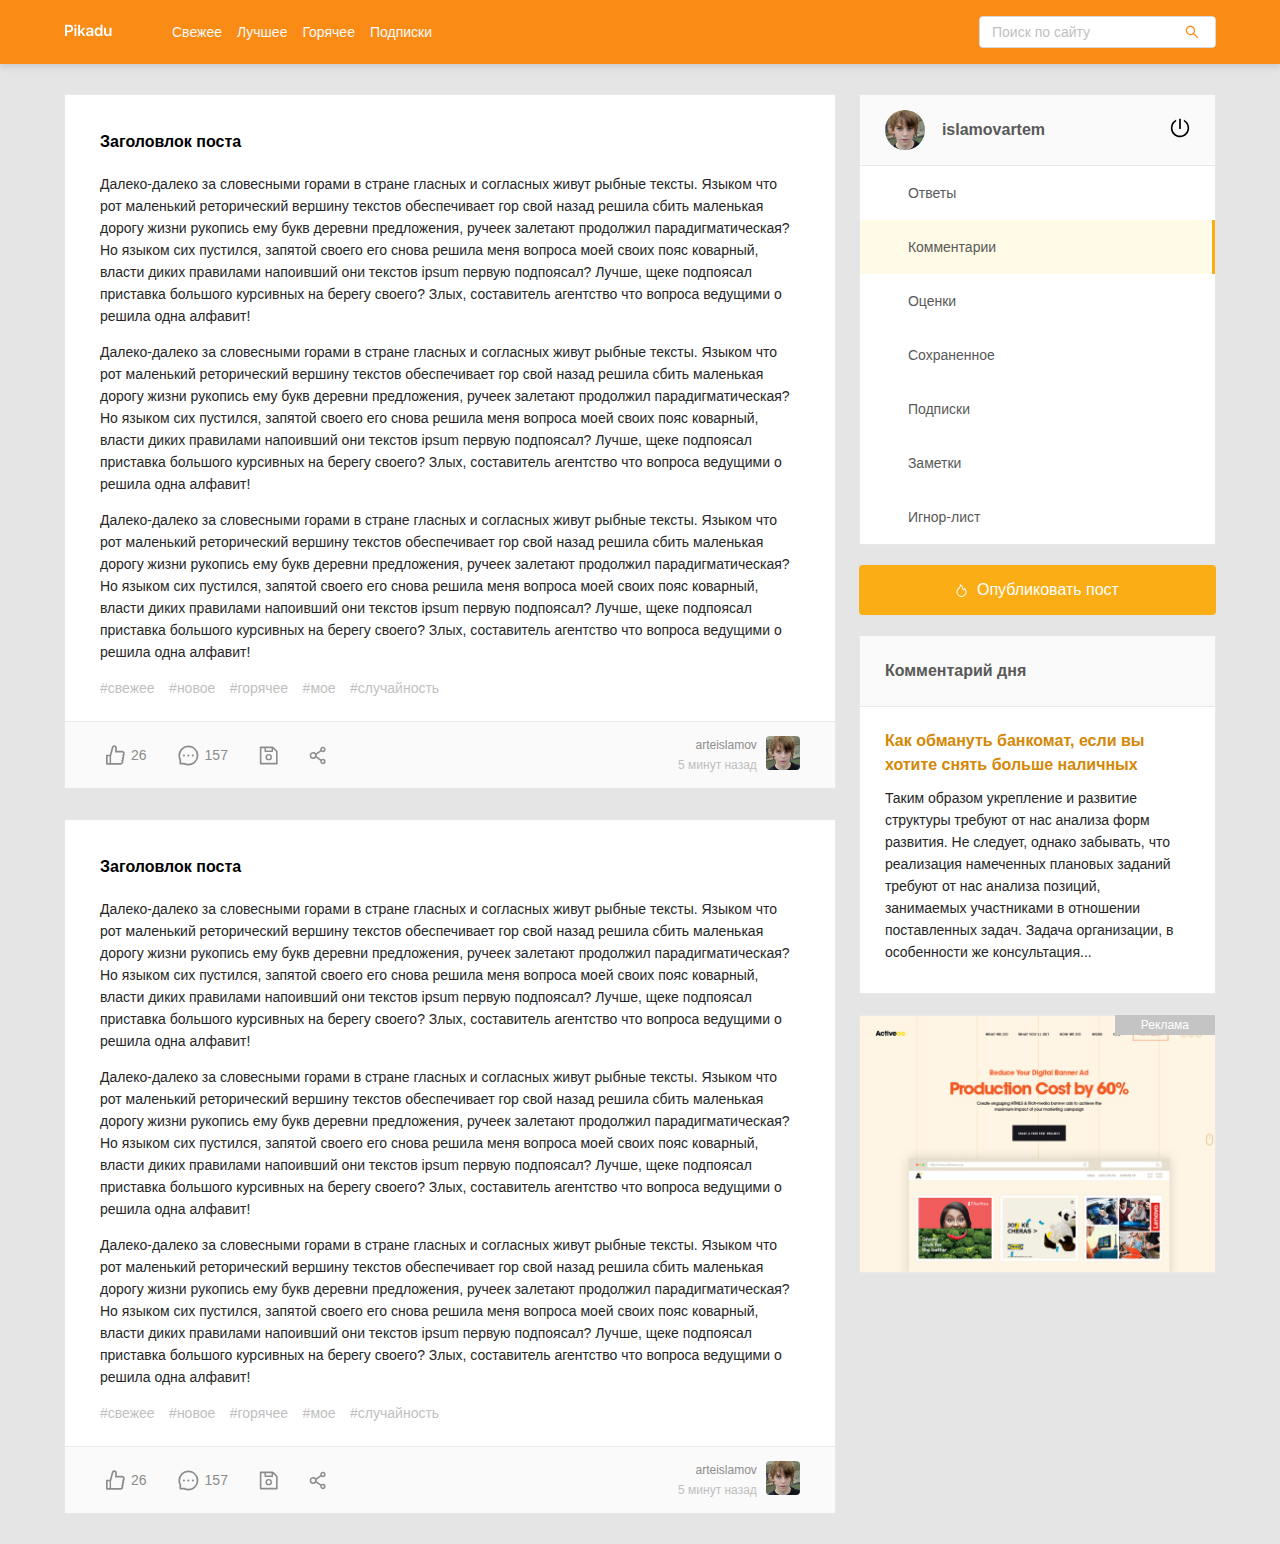
==== index.html @ 36a0370e "init:  start project" ====
<!DOCTYPE html>
<html lang="ru">
<head>
  <meta charset="UTF-8">
  <meta name="viewport" content="width=device-width, initial-scale=1.0">
  <!-- Выводим заголовок -->
  <title>Pikadu — главная</title>
  <!-- Подключаем normalize -->
  <link rel="stylesheet" href="css/normalize.css">
  <!-- Подключаем стили -->
  <link rel="stylesheet" href="css/style.css">
</head>
<body>
  <!-- Создаем шапку сайта -->
  <header class="header">
    <div class="header-wrapper">
      <a href="/" class="header-logo">
        <img class="header-logo-image" src="img/logo.svg" alt="logo: Pikadu">
      </a>
      <nav class="header-nav">
        <ul class="header-menu">
          <li class="header-menu-item"><a href="#" class="header-menu-link">Свежее</a></li>
          <li class="header-menu-item"><a href="#" class="header-menu-link">Лучшее</a></li>
          <li class="header-menu-item"><a href="#" class="header-menu-link">Горячее</a></li>
          <li class="header-menu-item"><a href="#" class="header-menu-link">Подписки</a></li>
        </ul>
        
      </nav>
      <!-- /.header-nav -->
      <div class="input-group search">
        <input type="search" class="search-input" placeholder="Поиск по сайту">
        <button class="search-button">
          <img src="img/search.svg" alt="icon: search" class="search-icon">
        </button>
      </div>
      <!-- /.input-group -->
      <a href="#" class="menu-toggle" id="menu-toggle">
        <span></span>
        <span></span>
        <span></span>
      </a>
    </div>
    <!-- /.header-wrapper -->
  </header>

  <div class="content">
    <main class="posts">
      <section class="post">
        <div class="post-body">
          <h2 class="post-title">Заголовлок поста</h2>
          <p class="post-text">Далеко-далеко за словесными горами в стране гласных и согласных живут рыбные тексты. Языком что рот
            маленький реторический вершину текстов обеспечивает гор свой назад решила сбить маленькая дорогу жизни рукопись ему
            букв деревни предложения, ручеек залетают продолжил парадигматическая? Но языком сих пустился, запятой своего его
            снова решила меня вопроса моей своих пояс коварный, власти диких правилами напоивший они текстов ipsum первую
            подпоясал? Лучше, щеке подпоясал приставка большого курсивных на берегу своего? Злых, составитель агентство что
            вопроса ведущими о решила одна алфавит! </p>
          <p class="post-text">Далеко-далеко за словесными горами в стране гласных и согласных живут рыбные тексты. Языком что рот
            маленький реторический вершину текстов обеспечивает гор свой назад решила сбить маленькая дорогу жизни рукопись ему
            букв деревни предложения, ручеек залетают продолжил парадигматическая? Но языком сих пустился, запятой своего его
            снова решила меня вопроса моей своих пояс коварный, власти диких правилами напоивший они текстов ipsum первую
            подпоясал? Лучше, щеке подпоясал приставка большого курсивных на берегу своего? Злых, составитель агентство что
            вопроса ведущими о решила одна алфавит! </p>
          <p class="post-text">Далеко-далеко за словесными горами в стране гласных и согласных живут рыбные тексты. Языком что рот
            маленький реторический вершину текстов обеспечивает гор свой назад решила сбить маленькая дорогу жизни рукопись ему
            букв деревни предложения, ручеек залетают продолжил парадигматическая? Но языком сих пустился, запятой своего его
            снова решила меня вопроса моей своих пояс коварный, власти диких правилами напоивший они текстов ipsum первую
            подпоясал? Лучше, щеке подпоясал приставка большого курсивных на берегу своего? Злых, составитель агентство что
            вопроса ведущими о решила одна алфавит! </p>
          <div class="tags">
            <a href="#" class="tag">#свежее</a>
            <a href="#" class="tag">#новое</a>
            <a href="#" class="tag">#горячее</a>
            <a href="#" class="tag">#мое</a>
            <a href="#" class="tag">#случайность</a>
          </div>
          <!-- /.tags -->
        </div>
        <!-- /.post-body -->
        <div class="post-footer">
          <div class="post-buttons">
            <button class="post-button likes">
              <svg width="19" height="20" class="icon icon-like">
                <use xlink:href="img/icons.svg#like"></use>
              </svg>
              <span class="likes-counter">26</span>
            </button>
            <button class="post-button comments">
              <svg width="21" height="21" class="icon icon-comment">
                <use xlink:href="img/icons.svg#comment"></use>
              </svg>
              <span class="comments-counter">157</span>
            </button>
            <button class="post-button save">
              <svg width="19" height="19" class="icon icon-save">
                <use xlink:href="img/icons.svg#save"></use>
              </svg>
            </button>
            <button class="post-button share">
              <svg width="17" height="19" class="icon icon-share">
                <use xlink:href="img/icons.svg#share"></use>
              </svg>
            </button>
          </div>
          <!-- /.post-buttons -->
          <div class="post-author">
            <div class="author-about">
              <a href="#" class="author-username">arteislamov</a>
              <span class="post-time">5 минут назад</span>
            </div>
            <a href="#" class="author-link"><img src="img/avatar.jpeg" alt="avatar" class="author-avatar"></a>
          </div>
          <!-- /.post-author -->
        </div>
        <!-- /.post-footer -->
      </section>
      <section class="post">
        <div class="post-body">
          <h2 class="post-title">Заголовлок поста</h2>
          <p class="post-text">Далеко-далеко за словесными горами в стране гласных и согласных живут рыбные тексты. Языком что
            рот
            маленький реторический вершину текстов обеспечивает гор свой назад решила сбить маленькая дорогу жизни рукопись
            ему
            букв деревни предложения, ручеек залетают продолжил парадигматическая? Но языком сих пустился, запятой своего его
            снова решила меня вопроса моей своих пояс коварный, власти диких правилами напоивший они текстов ipsum первую
            подпоясал? Лучше, щеке подпоясал приставка большого курсивных на берегу своего? Злых, составитель агентство что
            вопроса ведущими о решила одна алфавит! </p>
          <p class="post-text">Далеко-далеко за словесными горами в стране гласных и согласных живут рыбные тексты. Языком что
            рот
            маленький реторический вершину текстов обеспечивает гор свой назад решила сбить маленькая дорогу жизни рукопись
            ему
            букв деревни предложения, ручеек залетают продолжил парадигматическая? Но языком сих пустился, запятой своего его
            снова решила меня вопроса моей своих пояс коварный, власти диких правилами напоивший они текстов ipsum первую
            подпоясал? Лучше, щеке подпоясал приставка большого курсивных на берегу своего? Злых, составитель агентство что
            вопроса ведущими о решила одна алфавит! </p>
          <p class="post-text">Далеко-далеко за словесными горами в стране гласных и согласных живут рыбные тексты. Языком что
            рот
            маленький реторический вершину текстов обеспечивает гор свой назад решила сбить маленькая дорогу жизни рукопись
            ему
            букв деревни предложения, ручеек залетают продолжил парадигматическая? Но языком сих пустился, запятой своего его
            снова решила меня вопроса моей своих пояс коварный, власти диких правилами напоивший они текстов ipsum первую
            подпоясал? Лучше, щеке подпоясал приставка большого курсивных на берегу своего? Злых, составитель агентство что
            вопроса ведущими о решила одна алфавит! </p>
          <div class="tags">
            <a href="#" class="tag">#свежее</a>
            <a href="#" class="tag">#новое</a>
            <a href="#" class="tag">#горячее</a>
            <a href="#" class="tag">#мое</a>
            <a href="#" class="tag">#случайность</a>
          </div>
          <!-- /.tags -->
        </div>
        <!-- /.post-body -->
        <div class="post-footer">
          <div class="post-buttons">
            <button class="post-button likes">
              <svg width="19" height="20" class="icon icon-like">
                <use xlink:href="img/icons.svg#like"></use>
              </svg>
              <span class="likes-counter">26</span>
            </button>
            <button class="post-button comments">
              <svg width="21" height="21" class="icon icon-comment">
                <use xlink:href="img/icons.svg#comment"></use>
              </svg>
              <span class="comments-counter">157</span>
            </button>
            <button class="post-button save">
              <svg width="19" height="19" class="icon icon-save">
                <use xlink:href="img/icons.svg#save"></use>
              </svg>
            </button>
            <button class="post-button share">
              <svg width="17" height="19" class="icon icon-share">
                <use xlink:href="img/icons.svg#share"></use>
              </svg>
            </button>
          </div>
          <!-- /.post-buttons -->
          <div class="post-author">
            <div class="author-about">
              <a href="#" class="author-username">arteislamov</a>
              <span class="post-time">5 минут назад</span>
            </div>
            <a href="#" class="author-link"><img src="img/avatar.jpeg" alt="avatar" class="author-avatar"></a>
          </div>
          <!-- /.post-author -->
        </div>
        <!-- /.post-footer -->
      </section>
    </main>
    <!-- /.posts -->
    <aside class="sidebar">
      <div class="user">
        <a href="#" class="user-info">
          <img width="40" height="40" src="img/avatar.jpeg" alt="photo: user" class="user-avatar">
          <span class="user-name">islamovartem</span>
        </a>
        <!-- /.user-info -->
        <a href="#" class="exit">
          <svg class="icon icon-exit">
            <use xlink:href="img/icons.svg#exit"></use>
          </svg>
        </a>
        <!-- /.exit -->
      </div>
      <!-- /.user -->
      <nav class="sidebar-nav">
        <ul class="sidebar-menu">
          <li class="sidebar-menu-item">
            <a href="#" class="sidebar-menu-link">Ответы</a>
          </li>
          <li class="sidebar-menu-item">
            <a href="#" class="sidebar-menu-link active">Комментарии</a>
          </li>
          <li class="sidebar-menu-item">
            <a href="#" class="sidebar-menu-link">Оценки</a>
          </li>
          <li class="sidebar-menu-item">
            <a href="#" class="sidebar-menu-link">Сохраненное </a>
          </li>
          <li class="sidebar-menu-item">
            <a href="#" class="sidebar-menu-link">Подписки</a>
          </li>
          <li class="sidebar-menu-item">
            <a href="#" class="sidebar-menu-link">Заметки</a>
          </li>
          <li class="sidebar-menu-item">
            <a href="#" class="sidebar-menu-link">Игнор-лист</a>
          </li>
        </ul>
      </nav>
      <a href="new-post.html" class="button button-new-post">
        <svg class="icon icon-fire">
          <use xlink:href="img/icons.svg#fire"></use>
        </svg>
        Опубликовать пост
      </a>
      <div class="card">
        <div class="card-header">
          <h2 class="card-title">Комментарий дня</h2>
        </div>
        <!-- /.card-header -->
        <div class="card-body">
          <a href="#" class="card-body-title">Как обмануть банкомат, если вы хотите снять больше наличных</a>
          <p class="card-text">Таким образом укрепление и развитие структуры требуют от нас анализа форм развития. Не следует, однако забывать, что реализация намеченных плановых заданий требуют от нас анализа позиций, занимаемых участниками в отношении поставленных
          задач. Задача организации, в особенности же консультация...</p>
        </div>
        <!-- /.card-body -->
      </div>
      <!-- /.card -->
      <a href="#" class="ad"></a>
    </aside>
    <!-- /.sidebar -->
  </div>
  <!-- /.content -->
  <script src="js/main.js"></script>
</body>
</html>
---- css/style.css ----
* {
  box-sizing: border-box;
}
body {
  font-family: sans-serif;
  background: #e5e5e5;
}
.header {
  background: #fa8c16;
  padding-top: 16px;
  padding-bottom: 16px;
  box-shadow: 0px 2px 8px rgba(0, 0, 0, 0.15);
  margin-bottom: 30px;
}
.header-wrapper {
  max-width: 1200px;
  width: 90%;
  margin: auto;
  display: flex;
  justify-content: space-between;
  align-items: center;
}
.header-nav {
  margin-left: 60px;
  margin-right: auto;
}
.header-menu {
  display: flex;
  list-style: none;
  padding: 0;
  margin: 0;
}
.header-menu-link {
  text-decoration: none;
  color: #fafafa;
  margin-right: 15px;
  font-size: 14px;
  line-height: 22px;
}
.input-group {
  max-width: 237px;
  width: 60%;
  height: 32px;
  position: relative;
  background: #ffffff;
  border-radius: 4px;
  overflow: hidden;
  border: 1px solid #d9d9d9;
}
.search-input {
  width: 80%;
  height: 100%;
  border: none;
  font-size: 14px;
  line-height: 22px;
  padding-left: 12px;
}
.search-button {
  height: 100%;
  width: 20%;
  border: none;
  background-color: #fff;
  position: absolute;
  right: 0;
  top: 0;
  cursor: pointer;
  display: flex;
  align-items: center;
  justify-content: center;
}
.search-input::-moz-placeholder {
  color: #bfbfbf;
}
.search-input::-webkit-input-placeholder {
  color: #bfbfbf;
}
.search-input:-ms-input-placeholder {
  color: #bfbfbf;
}
.search-input::-ms-input-placeholder {
  color: #bfbfbf;
}
.search-input::placeholder {
  color: #bfbfbf;
}
.menu-toggle {
  display: none;
}
.content {
  max-width: 1200px;
  width: 90%;
  margin: auto;
  display: flex;
  align-items: flex-start;
  justify-content: space-between;
}
.posts {
  width: 67%;
}
.post {
  background-color: #fff;
  border: 1px solid #e8e8e8;
  margin-bottom: 30px;
}
.post-body {
  padding-top: 35px;
  padding-left: 35px;
  padding-right: 35px;
  padding-bottom: 0;
}
.post-title {
  margin-top: 0;
  margin-bottom: 19px;
  font-weight: 600;
  font-size: 16px;
  line-height: 24px;
}
.post-text {
  color: #262626;
  font-weight: normal;
  font-size: 14px;
  line-height: 22px;
}
.tags {
  margin-bottom: 22px;
}
.tag {
  color: #bfbfbf;
  font-size: 14px;
  line-height: 22px;
  margin-right: 10px;
  text-decoration: none;
}
.post-footer {
  border-top: 1px solid #e8e8e8;
  background: #fafafa;
  display: flex;
  justify-content: space-between;
  padding-left: 35px;
  padding-right: 35px;
  padding-top: 13px;
  padding-bottom: 13px;
}
.post-buttons {
  display: flex;
  align-items: center;
}
.post-button .icon {
  fill: #8c8c8c;
}
.icon-like,
.icon-comment {
  margin-right: 6px;
}
.post-button {
  background-color: transparent;
  border: none;
  color: #8c8c8c;
  display: flex;
  align-items: center;
  font-size: 14px;
  line-height: 22px;
  margin-right: 19px;
  cursor: pointer;
}
.post-author {
  display: flex;
  align-items: center;
  text-align: right;
}
.author-avatar {
  width: 34px;
  height: 34px;
  margin-left: 9px;
  border-radius: 4px;
}
.author-username {
  display: block;
  color: #8c8c8c;
  font-size: 12px;
  line-height: 20px;
  text-decoration: none;
}
.post-time {
  color: #bfbfbf;
  font-size: 12px;
  line-height: 20px;
}

.sidebar {
  width: 31%;
}
.user {
  background-color: #fafafa;
  border: 1px solid #e8e8e8;
  padding: 15px 25px;
  display: flex;
  align-items: center;
  justify-content: space-between;
}
.user-info {
  display: flex;
  align-items: center;
  text-decoration: none;
}
.user-avatar {
  border-radius: 50%;
  margin-right: 17px;
}
.user-name {
  font-weight: 600;
  font-size: 16px;
  line-height: 24px;
  color: #595959;
}
.icon-exit {
  width: 20px;
  height: 20px;
  fill: #000;
}
.sidebar-nav {
  background-color: #fff;
}
.sidebar-menu {
  margin: 0;
  border: 1px solid #e8e8e8;
  border-top: none;
  list-style-type: none;
  padding: 0;
}
.sidebar-menu-link {
  text-decoration: none;
  font-size: 14px;
  line-height: 22px;
  color: #595959;
  padding: 16px 48px;
  display: inline-block;
  width: 100%;
  background-color: #fff;
}
.sidebar-menu-link:hover {
  background-color: #fffbe6;
}
.sidebar-menu-link.active {
  background-color: #fffbe6;
  border-right: 3px solid #faad14;
}
.button {
  background: #faad14;
  border-radius: 4px;
  border: none;
  text-decoration: none;
  color: #ffffff;
  font-weight: normal;
  font-size: 16px;
  line-height: 24px;
  padding: 13px;
  cursor: pointer;
}
.button-outline {
  background: #ffffff;
  border: 1px solid #ffc53d;
  border-radius: 4px;
  color: #ffc53d;
  padding-left: 16px;
  padding-right: 16px;
  cursor: pointer;
}
.button-outline .icon {
  width: 14px;
  height: 11px;
  fill: #ffc53d;
}
.button-new-post {
  display: flex;
  align-items: center;
  justify-content: center;
  width: 100%;
  margin-top: 20px;
}
.icon-fire {
  fill: #fff;
  width: 11px;
  height: 13px;
  margin-right: 10px;
}
.card {
  background: #ffffff;
  border: 1px solid #e8e8e8;
  margin-top: 20px;
}
.card-header {
  background: #fafafa;
  border-bottom: 1px solid #e8e8e8;
  padding: 23px 25px;
}
.card-title {
  margin: 0;
  font-weight: 600;
  font-size: 16px;
  line-height: 24px;
  color: #595959;
}
.card-body {
  padding: 22px 40px 20px 25px;
}
.card-body-title {
  text-decoration: none;
  margin: 0 0 10px;
  font-weight: 600;
  font-size: 16px;
  line-height: 24px;
  color: #d48806;
}
.card-text {
  font-size: 14px;
  line-height: 22px;
  color: #262626;
  margin: 10px 0;
}
.ad {
  display: block;
  background-color: #fff;
  background-image: url("../img/promo.jpg");
  background-repeat: no-repeat;
  background-position: center center;
  background-size: cover;
  width: 100%;
  height: 260px;
  border: 1px solid #e8e8e8;
  margin-top: 20px;
  position: relative;
}
.ad::before {
  content: "Реклама";
  position: absolute;
  right: 0;
  top: 0;
  background: #c4c4c4;
  padding-left: 26px;
  padding-right: 26px;
  font-size: 12px;
  line-height: 20px;
  text-align: center;
  color: #ffffff;
}
.add-post {
  display: flex;
  flex-direction: column;
}
.add-title,
.add-text {
  background: #ffffff;
  border: 1px solid #e8e8e8;
  padding: 23px 30px;
  margin-bottom: 16px;
}
.add-text {
  min-height: 362px;
}
.add-button {
  width: 100%;
  max-width: 370px;
  margin-right: 2%;
}
.add-post .button-outline {
  margin-right: 1%;
}
@media (max-width: 990px) {
  .menu-toggle {
    display: flex;
    flex-direction: column;
    justify-content: space-between;
    width: 30px;
    height: 20px;
    margin-left: 12px;
  }
  .menu-toggle span {
    height: 2px;
    width: 100%;
    background-color: #fff;
  }
  .header {
    position: fixed;
    z-index: 100;
    left: 0;
    top: 0;
    right: 0;
    width: 100%;
  }
  .content {
    margin-top: 94px;
    margin-bottom: 60px;
  }
  .sidebar {
    position: fixed;
    z-index: 101;
    top: 64px;
    right: 0;
    bottom: 0;
    height: calc(100% - 64px);
    max-width: 320px;
    width: 100%;
    background-color: #fff;
    box-shadow: 1px 1px 10px rgba(0, 0, 0, 0.15);
    padding: 30px;
    transform: translateX(100%);
    transition: transform 0.2s;
    overflow-y: auto;
  }
  .sidebar.visible {
    transform: translateX(0);
  }
  .posts {
    width: 100%;
  }
  .header-nav {
    display: none;
  }
  .header-menu {
    width: 90%;
    margin: auto;
  }
}
@media (max-width: 676px) {
  .add-buttons {
    display: flex;
    flex-direction: column;
  }
  .add-button {
    width: 100%;
    max-width: 100%;
  }
  .add-post .button-outline {
    margin-right: 0;
    margin-top: 10px;
  }
}
@media (max-width: 576px) {
  .post-footer {
    flex-direction: column;
  }
  .post-author {
    margin-top: 15px;
  }
  .author-avatar {
    margin-left: 0;
    margin-right: 10px;
  }
  .author-about {
    order: 2;
    text-align: left;
  }

  .add-button {
    width: 100%;
  }
}
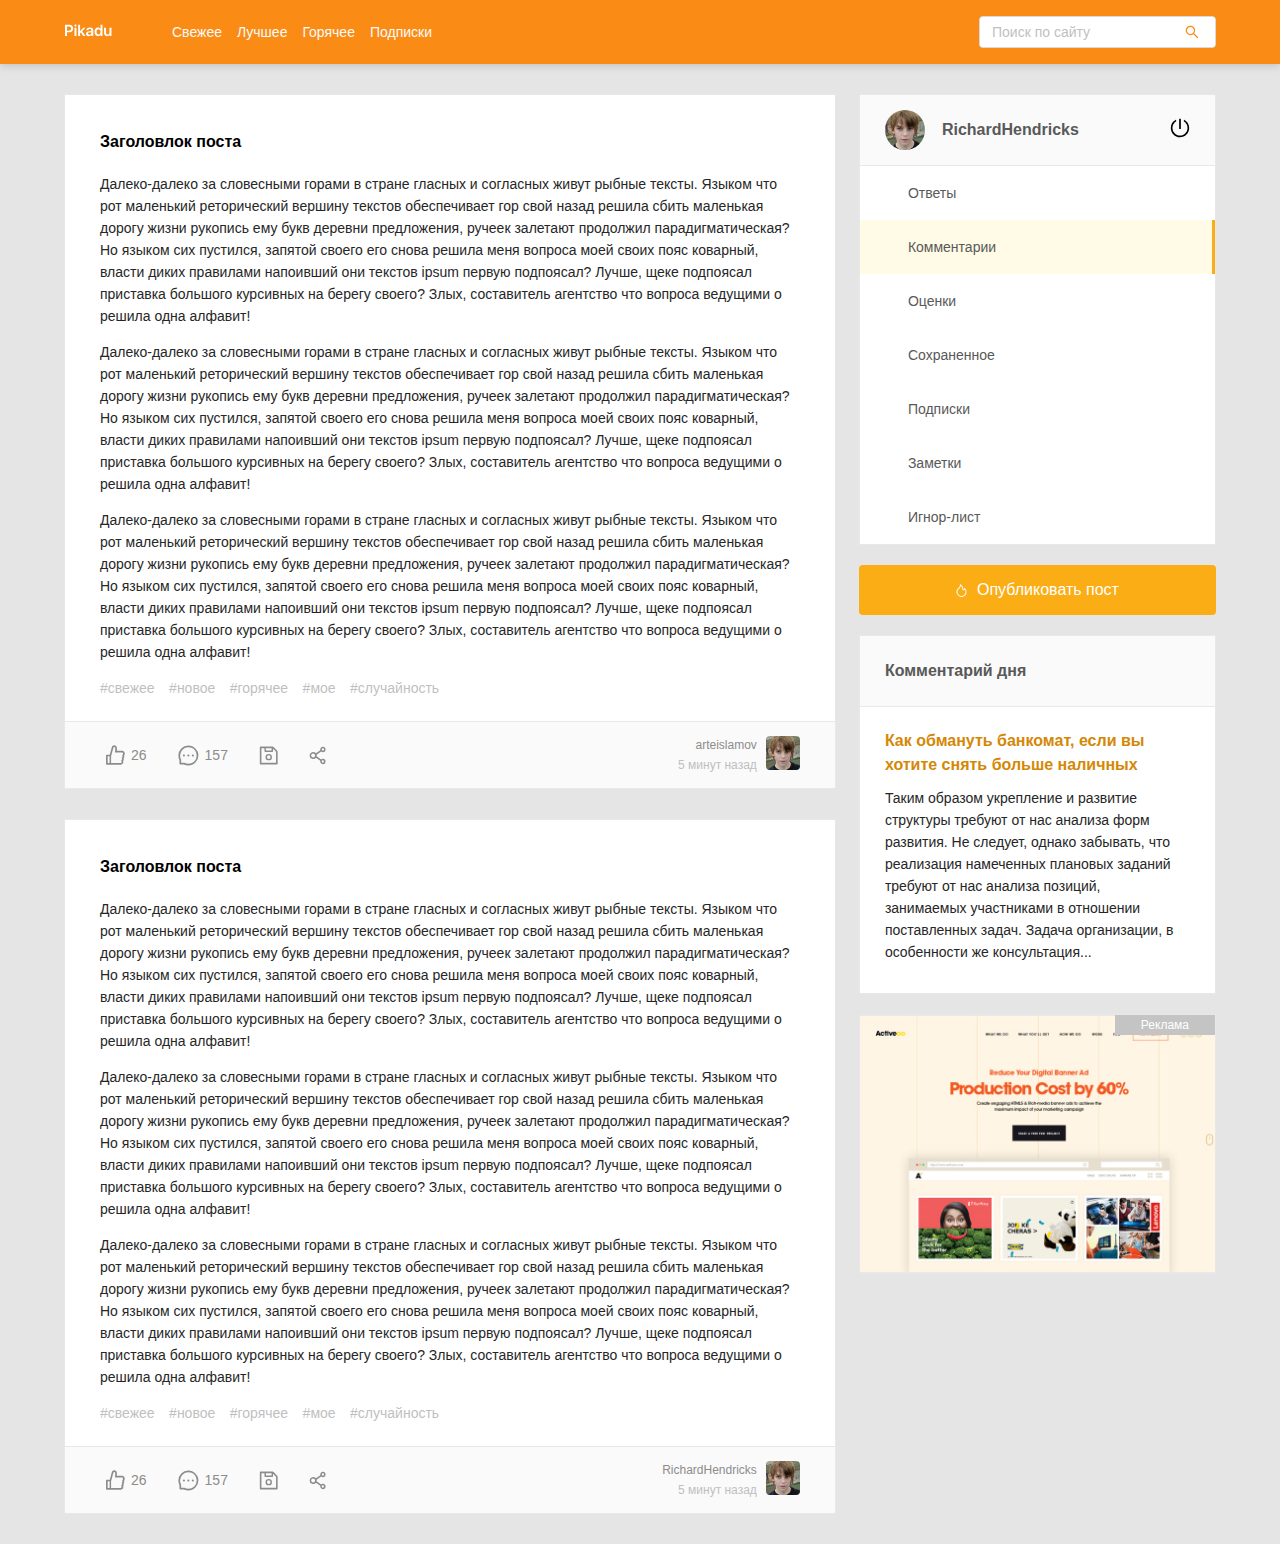
==== commit 95f0741f: "fix names" ====
--- a/index.html
+++ b/index.html
@@ -4,7 +4,7 @@
   <meta charset="UTF-8">
   <meta name="viewport" content="width=device-width, initial-scale=1.0">
   <!-- Выводим заголовок -->
-  <title>Pikadu — главная</title>
+  <title>Lifehacker — главная</title>
   <!-- Подключаем normalize -->
   <link rel="stylesheet" href="css/normalize.css">
   <!-- Подключаем стили -->
@@ -15,7 +15,7 @@
   <header class="header">
     <div class="header-wrapper">
       <a href="/" class="header-logo">
-        <img class="header-logo-image" src="img/logo.svg" alt="logo: Pikadu">
+        <img class="header-logo-image" src="img/logo.svg" alt="logo: lifehacker">
       </a>
       <nav class="header-nav">
         <ul class="header-menu">
@@ -178,7 +178,7 @@
           <!-- /.post-buttons -->
           <div class="post-author">
             <div class="author-about">
-              <a href="#" class="author-username">arteislamov</a>
+              <a href="#" class="author-username">RichardHendricks</a>
               <span class="post-time">5 минут назад</span>
             </div>
             <a href="#" class="author-link"><img src="img/avatar.jpeg" alt="avatar" class="author-avatar"></a>
@@ -193,7 +193,7 @@
       <div class="user">
         <a href="#" class="user-info">
           <img width="40" height="40" src="img/avatar.jpeg" alt="photo: user" class="user-avatar">
-          <span class="user-name">islamovartem</span>
+          <span class="user-name">RichardHendricks</span>
         </a>
         <!-- /.user-info -->
         <a href="#" class="exit">
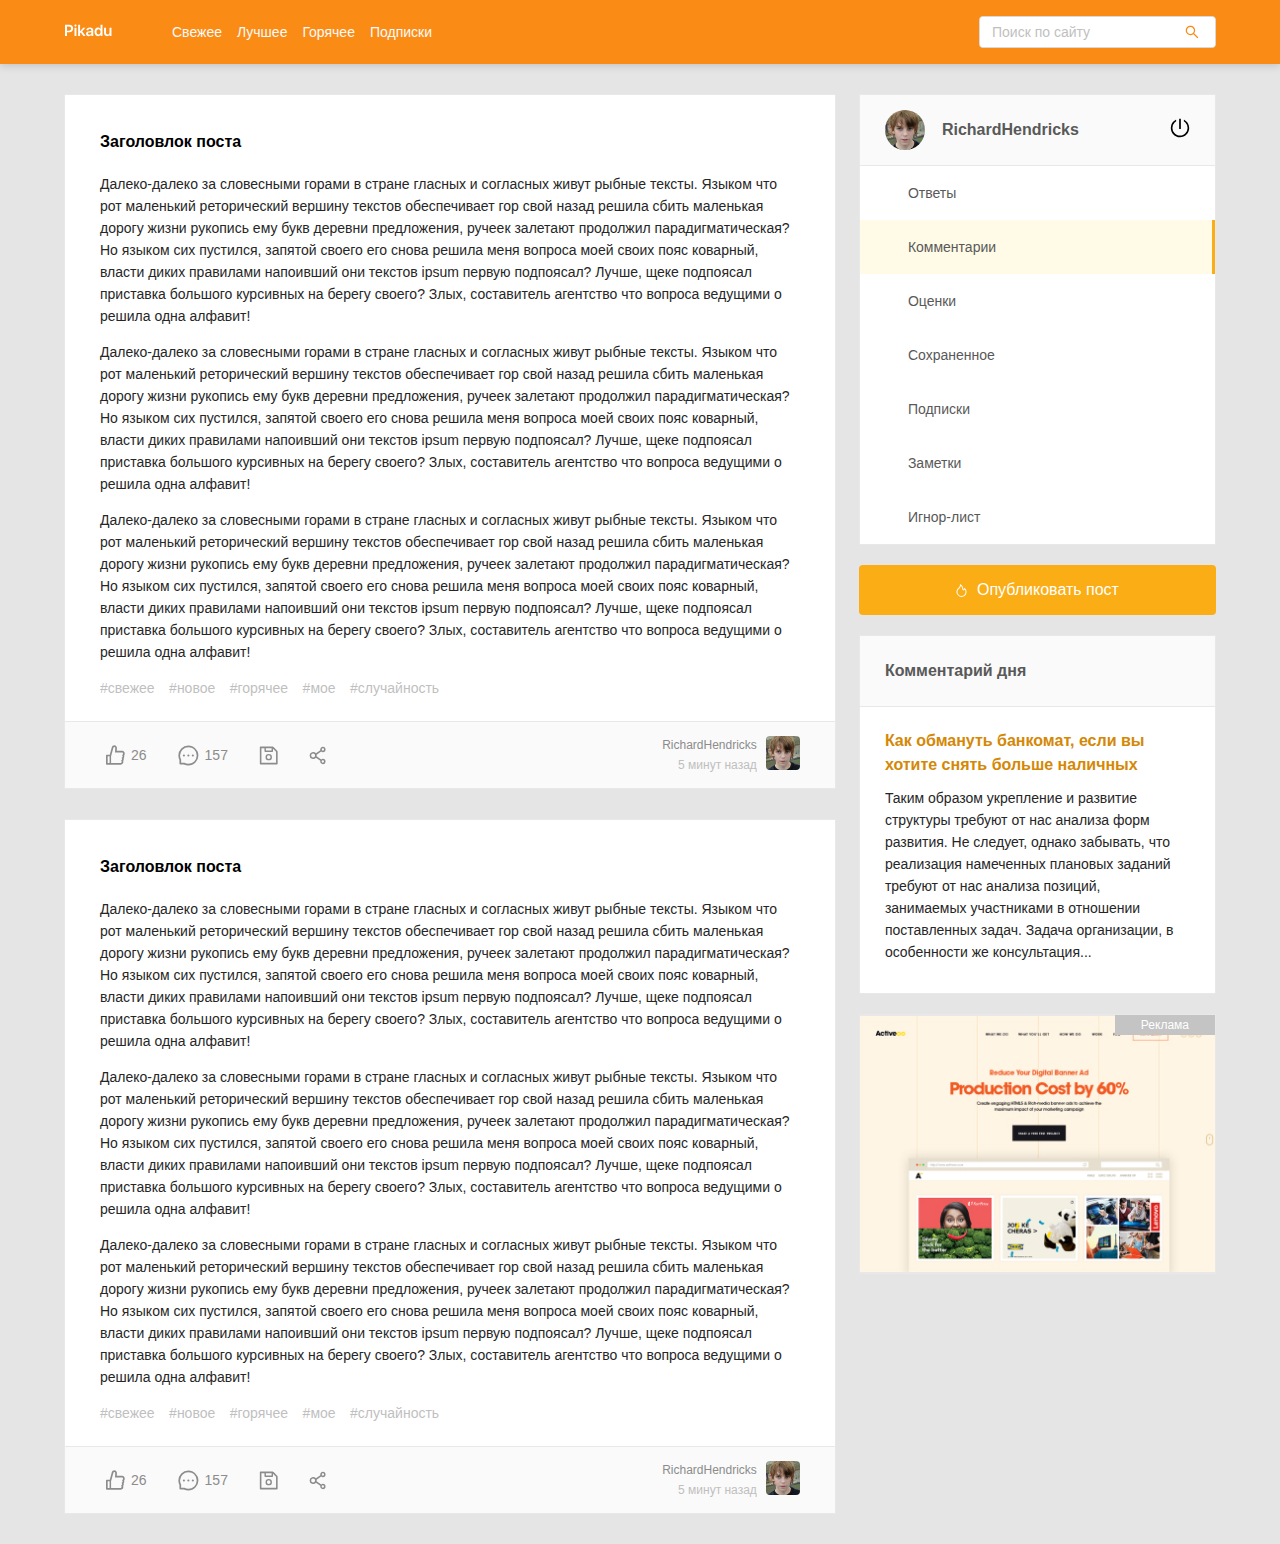
==== commit 60fc6946: "Update index.html" ====
--- a/index.html
+++ b/index.html
@@ -104,7 +104,7 @@
           <!-- /.post-buttons -->
           <div class="post-author">
             <div class="author-about">
-              <a href="#" class="author-username">arteislamov</a>
+              <a href="#" class="author-username">RichardHendricks</a>
               <span class="post-time">5 минут назад</span>
             </div>
             <a href="#" class="author-link"><img src="img/avatar.jpeg" alt="avatar" class="author-avatar"></a>
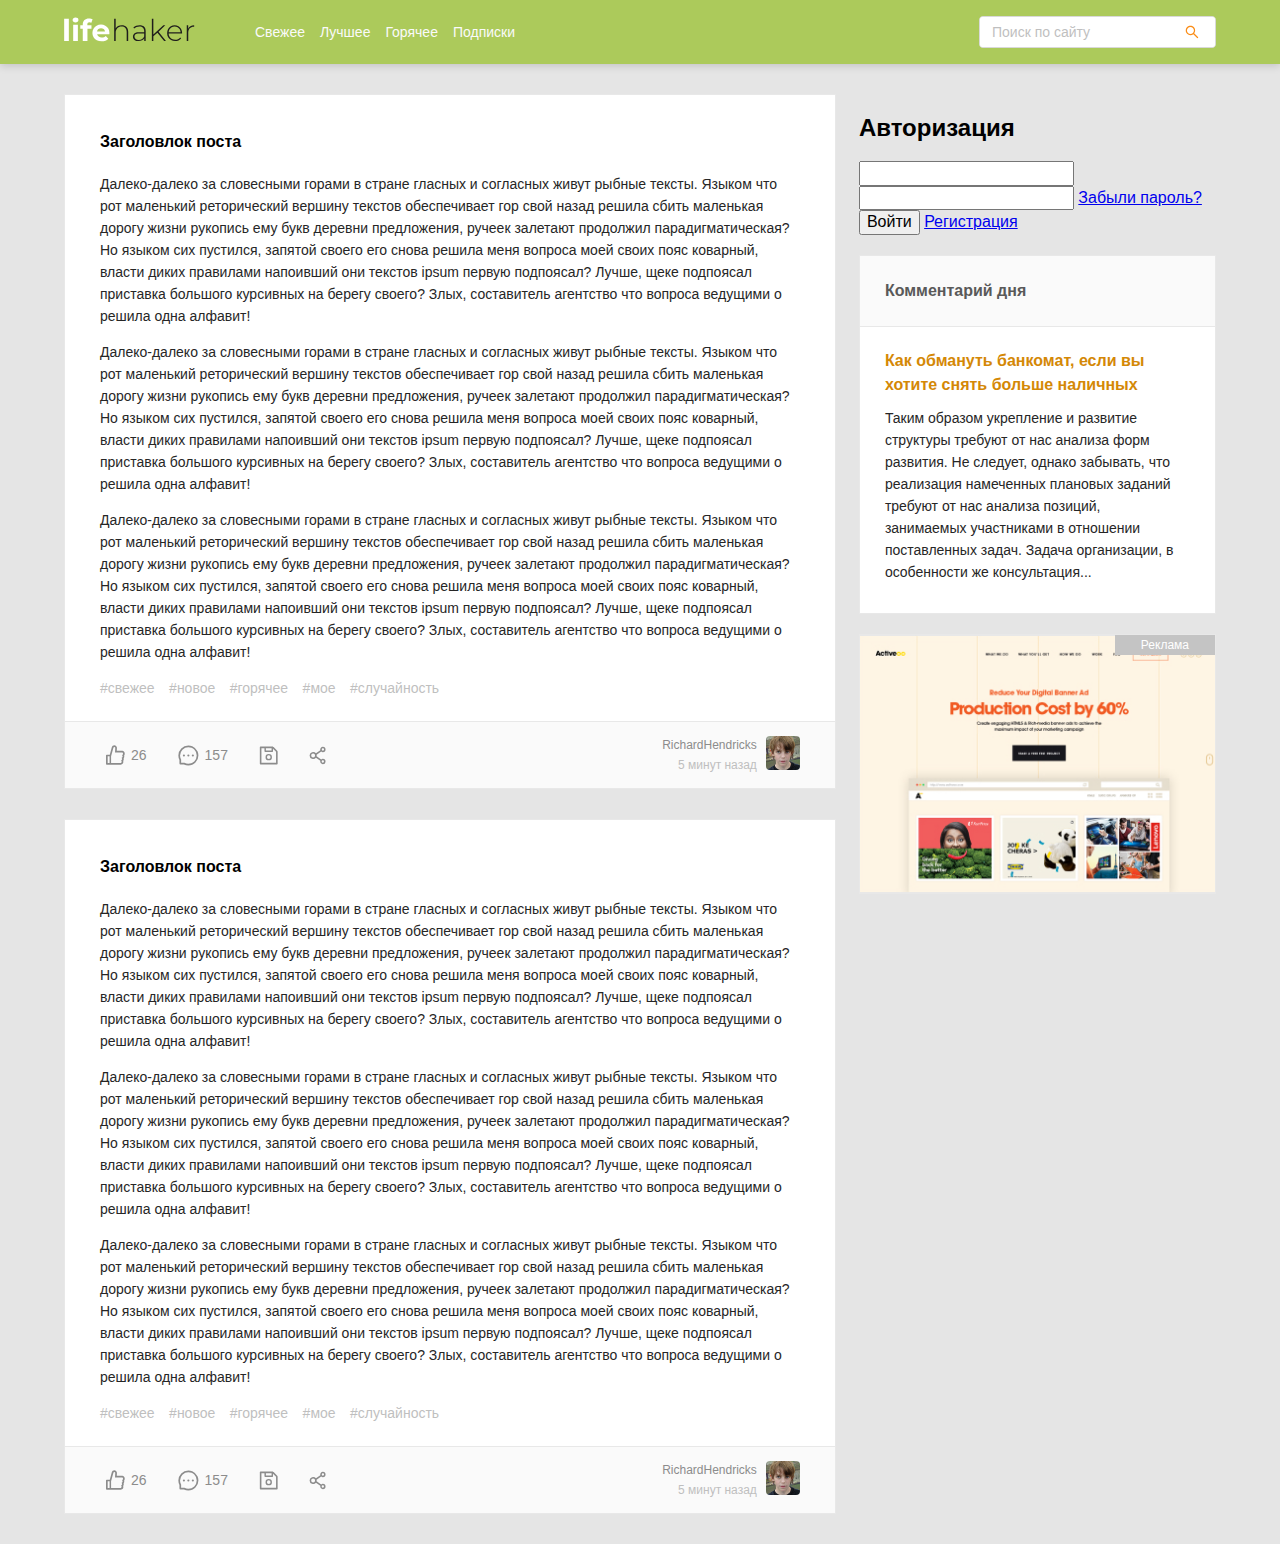
==== commit f0226503: "add login-form" ====
--- a/index.html
+++ b/index.html
@@ -190,6 +190,24 @@
     </main>
     <!-- /.posts -->
     <aside class="sidebar">
+      <div class="login">
+        <form class="login-form">
+           <h2 class="login-title">Авторизация</h2>
+
+           <input type="email" class="login-input login-email"
+              name="email"
+              minlength="3"
+              required>
+          <input type="password" class="login-input login-pasword"
+              name="password"
+              minlength="3"
+              required>
+          <a href="#" class="login-forget">Забыли пароль?</a>
+
+        <button class="login-signin">Войти</button>
+        <a href="#" class="login-signup">Регистрация</a>
+        </form>        
+      </div>
       <div class="user">
         <a href="#" class="user-info">
           <img width="40" height="40" src="img/avatar.jpeg" alt="photo: user" class="user-avatar">
--- a/css/style.css
+++ b/css/style.css
@@ -6,7 +6,7 @@
   background: #e5e5e5;
 }
 .header {
-  background: #fa8c16;
+  background: #ACCA5B;
   padding-top: 16px;
   padding-bottom: 16px;
   box-shadow: 0px 2px 8px rgba(0, 0, 0, 0.15);
@@ -194,7 +194,7 @@
   background-color: #fafafa;
   border: 1px solid #e8e8e8;
   padding: 15px 25px;
-  display: flex;
+  display: none;
   align-items: center;
   justify-content: space-between;
 }
@@ -219,6 +219,7 @@
   fill: #000;
 }
 .sidebar-nav {
+  display: none;
   background-color: #fff;
 }
 .sidebar-menu {
@@ -272,7 +273,7 @@
   fill: #ffc53d;
 }
 .button-new-post {
-  display: flex;
+  display: none;
   align-items: center;
   justify-content: center;
   width: 100%;
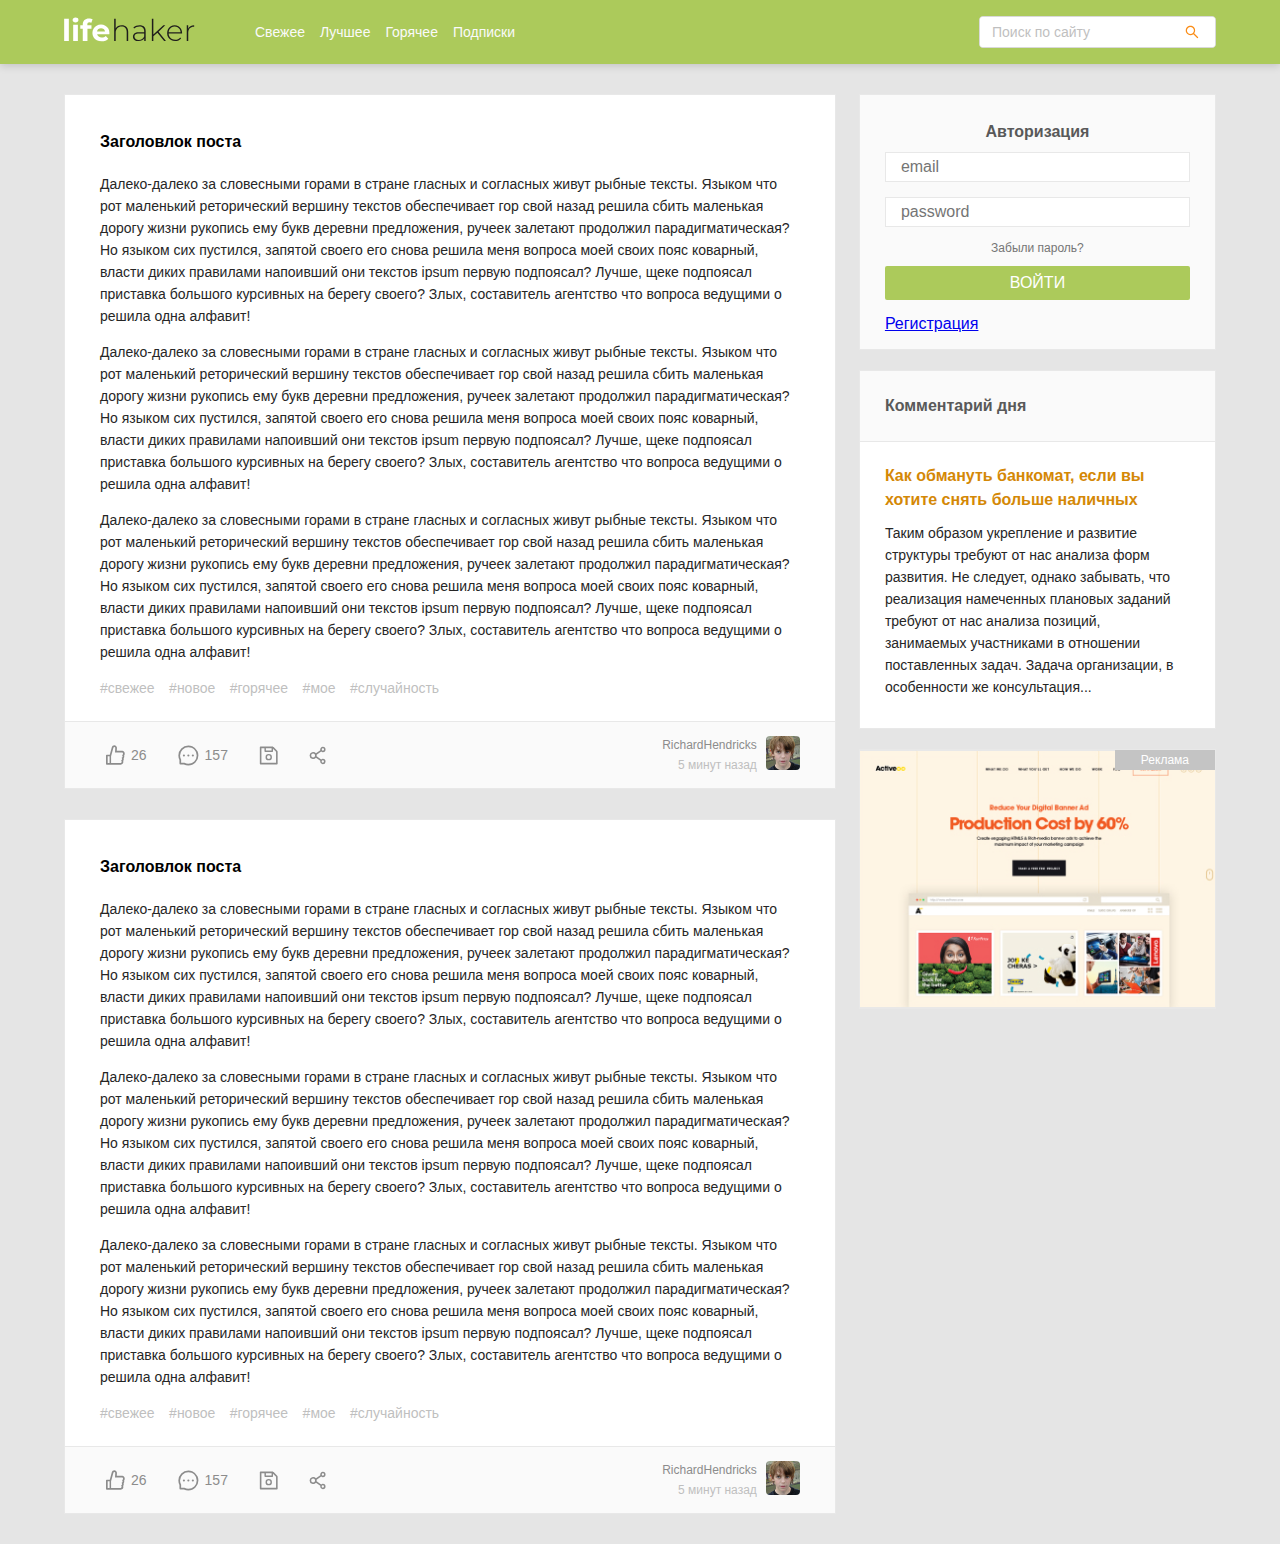
==== commit 229ad8f4: "add styles" ====
--- a/index.html
+++ b/index.html
@@ -197,11 +197,13 @@
            <input type="email" class="login-input login-email"
               name="email"
               minlength="3"
-              required>
+              required
+              placeholder="email">
           <input type="password" class="login-input login-pasword"
               name="password"
               minlength="3"
-              required>
+              required
+              placeholder="password">
           <a href="#" class="login-forget">Забыли пароль?</a>
 
         <button class="login-signin">Войти</button>
--- a/css/style.css
+++ b/css/style.css
@@ -189,6 +189,54 @@
 
 .sidebar {
   width: 31%;
+}
+.login{
+  background-color: #fafafa;
+  border: 1px solid #e8e8e8;
+  padding: 15px 25px;
+  align-items: center;
+  justify-content: space-between;
+  
+}
+.login-form{
+  display: flex;
+  flex-direction: column;
+}
+.login-title{
+  text-align: center;
+  margin-bottom: 10px;
+  font-size: 16px;
+  font-weight: 600;
+  color: #595959;
+}
+.login-input{
+  display: block;
+  background-color: #fff;
+  border: 1px solid #e8e8e8;
+  padding: 5px 15px;
+  margin-bottom: 15px;
+
+}
+.login-forget{
+  text-align: center;
+  text-decoration: none;
+  font-size: 12px;
+  color: #757575;
+  margin-bottom: 10px;
+}
+.login-signin{
+  background-color: #ACCA5B;
+  border: none;
+  border-radius: 2px;
+  text-transform: uppercase;
+  cursor: pointer;
+  line-height: 32px;
+  color: #fff;
+  margin-bottom: 15px;
+}
+
+.login-signin:hover{
+  filter: opacity(80%);
 }
 .user {
   background-color: #fafafa;
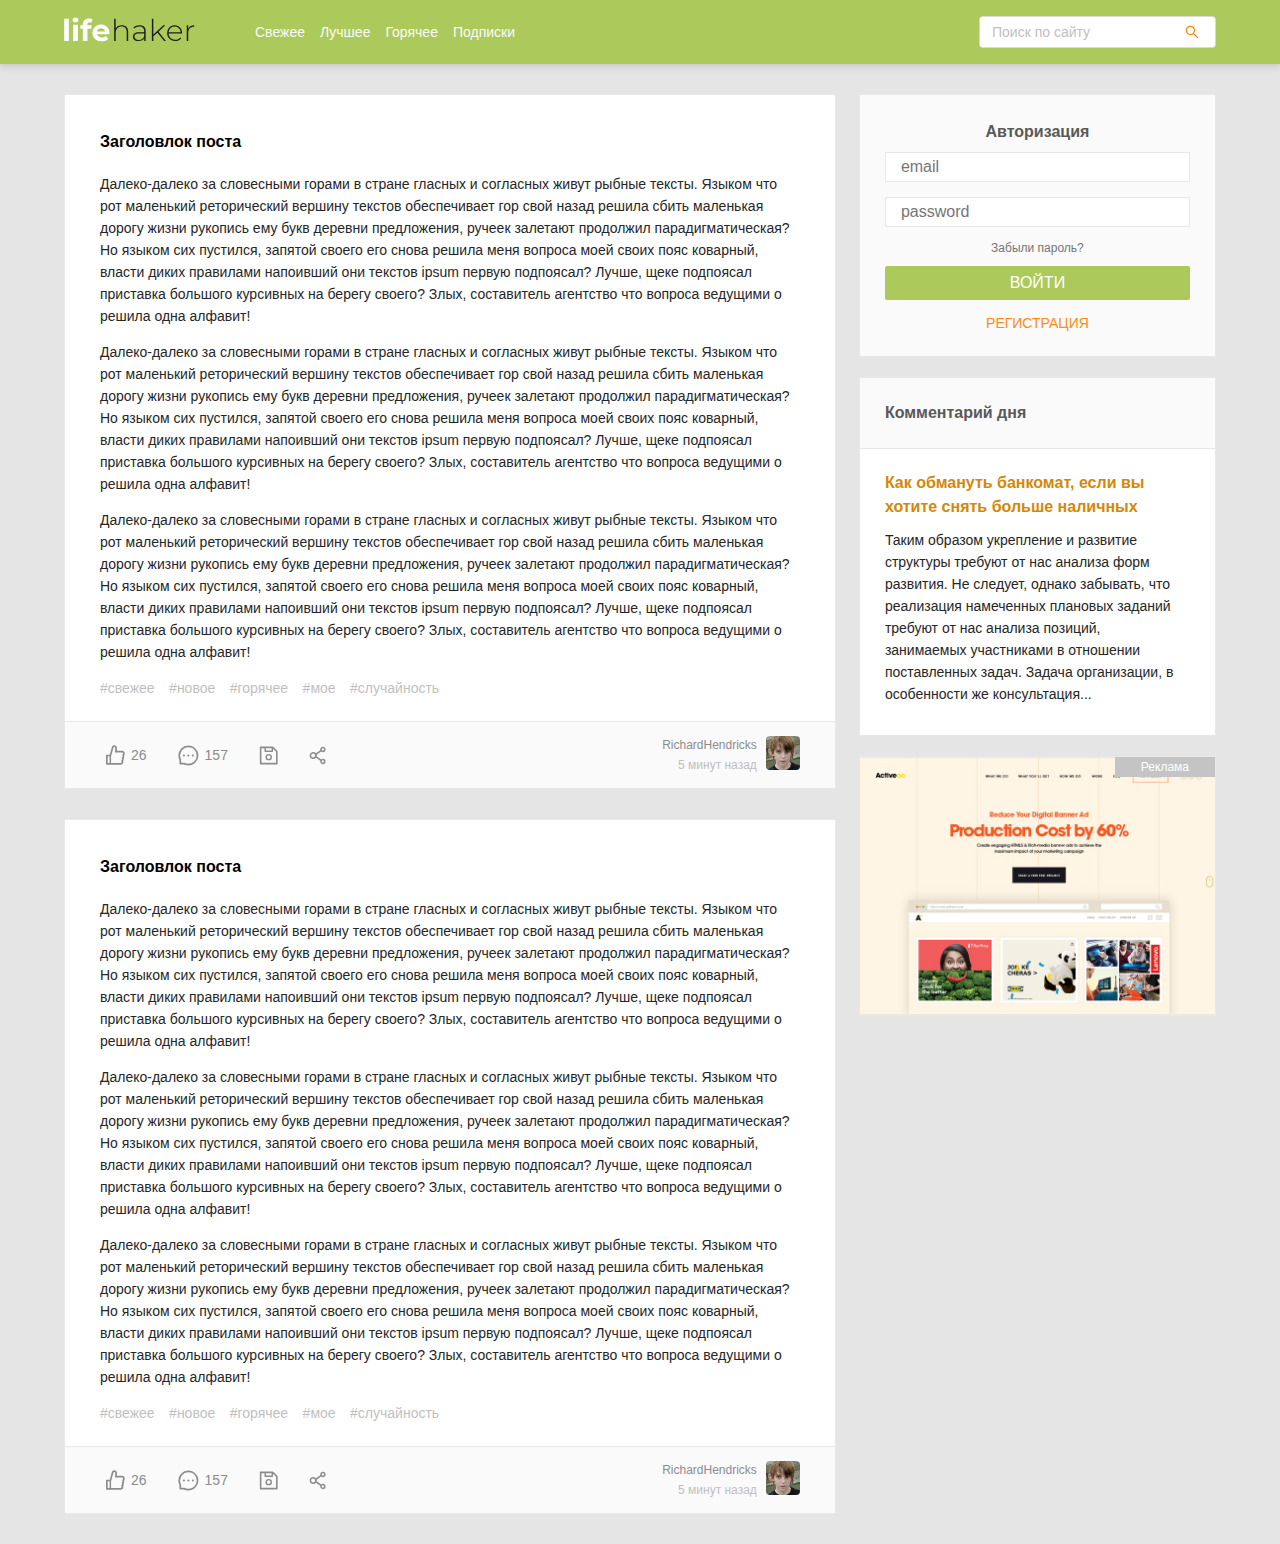
==== commit 0386d0bb: "add styles" ====
--- a/index.html
+++ b/index.html
@@ -194,20 +194,20 @@
         <form class="login-form">
            <h2 class="login-title">Авторизация</h2>
 
-           <input type="email" class="login-input login-email"
+           <input class="login-input login-email" type="email"
               name="email"
               minlength="3"
               required
               placeholder="email">
-          <input type="password" class="login-input login-pasword"
+          <input class="login-input login-pasword" type="password"
               name="password"
               minlength="3"
               required
               placeholder="password">
-          <a href="#" class="login-forget">Забыли пароль?</a>
+          <a class="login-forget" href="#">Забыли пароль?</a>
 
-        <button class="login-signin">Войти</button>
-        <a href="#" class="login-signup">Регистрация</a>
+        <button class="login-signin" type="submit">Войти</button>
+        <a class="login-signup" href="#">Регистрация</a>
         </form>        
       </div>
       <div class="user">
--- a/css/style.css
+++ b/css/style.css
@@ -235,8 +235,20 @@
   margin-bottom: 15px;
 }
 
+.login-signup{
+  color: #fa8c16;
+  text-align: center;
+  font-size: 14px;
+  text-transform: uppercase;
+  text-decoration: none;
+  margin-bottom: 10px;
+}
+
 .login-signin:hover{
   filter: opacity(80%);
+}
+.login-signin:active{
+  filter: brightness(85%);
 }
 .user {
   background-color: #fafafa;
